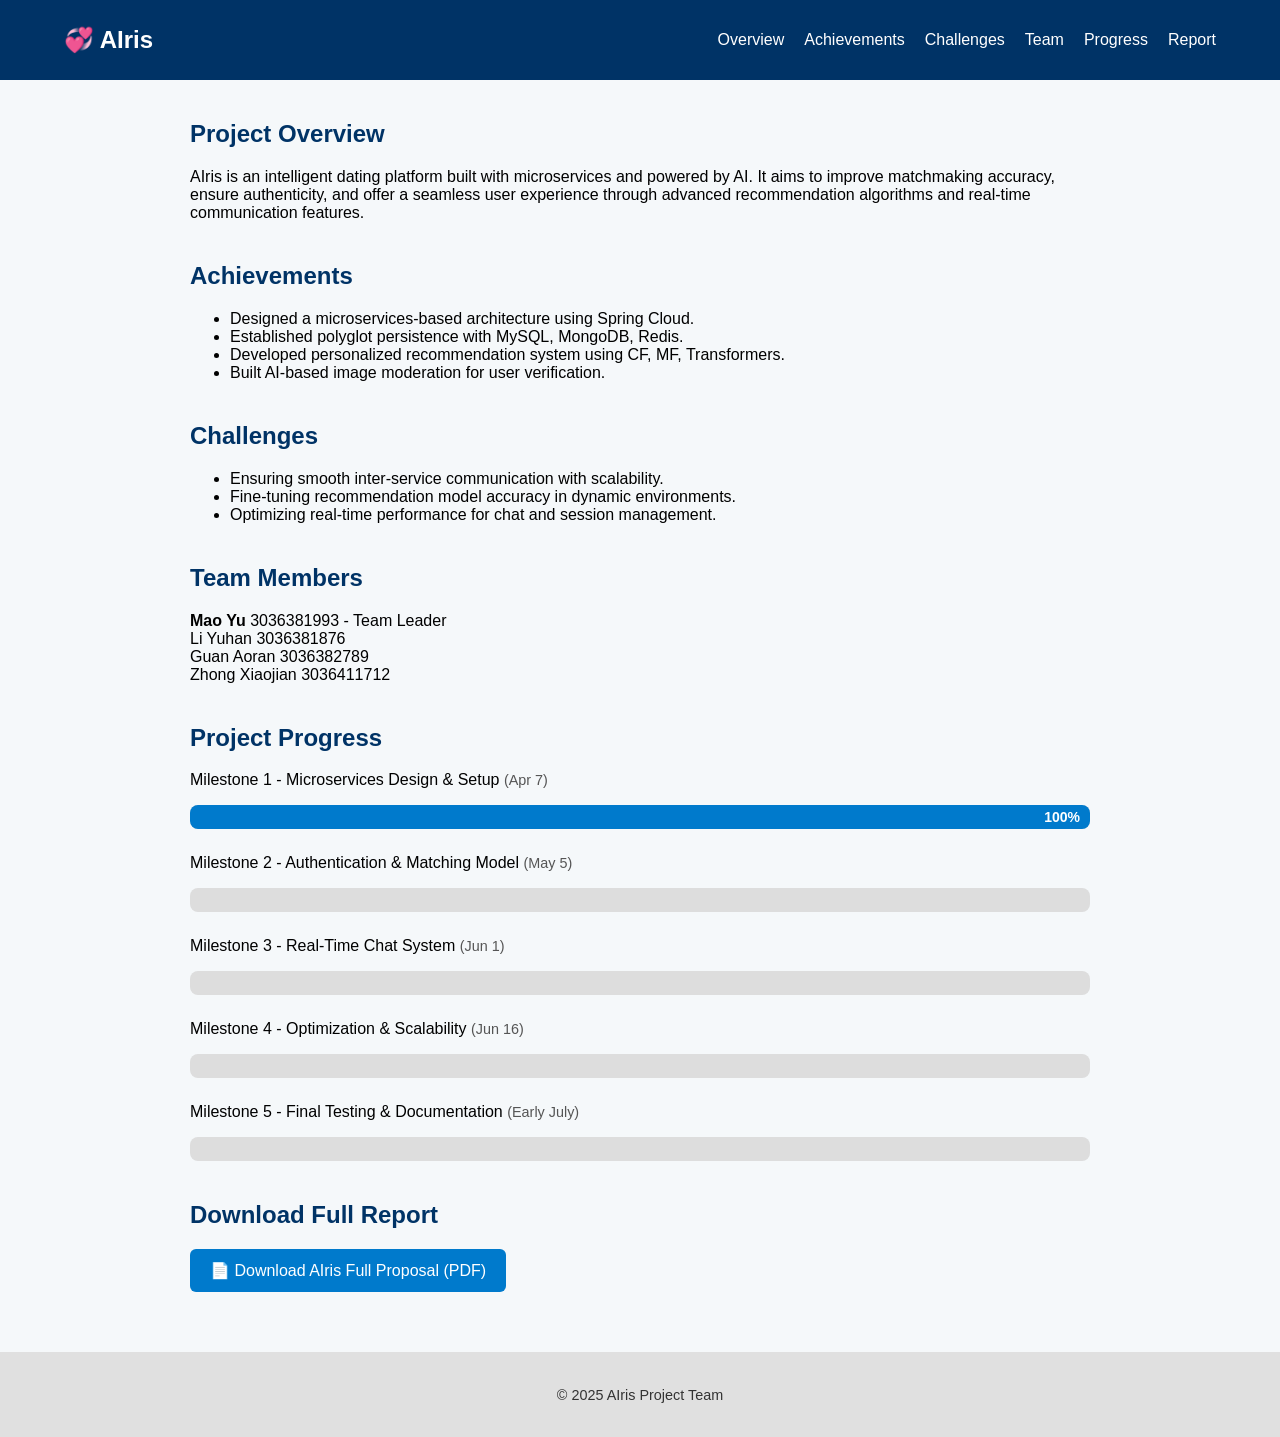
==== index.html @ ee590b6c "Initial commit" ====
<!DOCTYPE html>
<html lang="en">
<head>
  <meta charset="UTF-8" />
  <meta name="viewport" content="width=device-width, initial-scale=1.0"/>
  <title>AIris Project Progress</title>
  <link rel="stylesheet" href="style.css" />
  <script defer src="script.js"></script>
</head>
<body>
  <header>
    <nav>
        <div class="logo">💞 AIris</div>
      <ul>
        <li><a href="#overview">Overview</a></li>
        <li><a href="#achievements">Achievements</a></li>
        <li><a href="#challenges">Challenges</a></li>
        <li><a href="#team">Team</a></li>
        <li><a href="#progress">Progress</a></li>
        <li><a href="#report">Report</a></li>
      </ul>
    </nav>
  </header>

  <main class="container">
    <section id="overview">
      <h2>Project Overview</h2>
      <p>AIris is an intelligent dating platform built with microservices and powered by AI. It aims to improve matchmaking accuracy, ensure authenticity, and offer a seamless user experience through advanced recommendation algorithms and real-time communication features.</p>
    </section>

    <section id="achievements">
      <h2>Achievements</h2>
      <ul>
        <li>Designed a microservices-based architecture using Spring Cloud.</li>
        <li>Established polyglot persistence with MySQL, MongoDB, Redis.</li>
        <li>Developed personalized recommendation system using CF, MF, Transformers.</li>
        <li>Built AI-based image moderation for user verification.</li>
      </ul>
    </section>

    <section id="challenges">
      <h2>Challenges</h2>
      <ul>
        <li>Ensuring smooth inter-service communication with scalability.</li>
        <li>Fine-tuning recommendation model accuracy in dynamic environments.</li>
        <li>Optimizing real-time performance for chat and session management.</li>
      </ul>
    </section>

    <section id="team">
      <h2>Team Members</h2>
      <ul class="team">
        <li><strong>Mao Yu </strong>3036381993 - Team Leader</li>
        <li>Li Yuhan 3036381876</li>
        <li>Guan Aoran 3036382789</li>
        <li>Zhong Xiaojian 3036411712</li>
      </ul>
    </section>

    <section id="progress">
      <h2>Project Progress</h2>

      <div class="milestone">
        <p>Milestone 1 - Microservices Design & Setup <span class="time"> (Apr 7)</span></p>
        <div class="progress-bar"><div data-percentage="100"><span></span></div></div>
      </div>
      <div class="milestone">
        <p>Milestone 2 - Authentication & Matching Model <span class="time">(May 5)</span></p>
        <div class="progress-bar"><div data-percentage="0"><span></span></div></div>
      </div>
      <div class="milestone">
        <p>Milestone 3 - Real-Time Chat System <span class="time">(Jun 1)</span></p>
        <div class="progress-bar"><div data-percentage="0"><span></span></div></div>
      </div>
      <div class="milestone">
        <p>Milestone 4 - Optimization & Scalability <span class="time">(Jun 16)</span></p>
        <div class="progress-bar"><div data-percentage="0"><span></span></div></div>
      </div>
      <div class="milestone">
        <p>Milestone 5 - Final Testing & Documentation <span class="time">(Early July)</span></p>
        <div class="progress-bar"><div data-percentage="0"><span></span></div></div>
      </div>
    </section>

    <section id="report">
        <h2>Download Full Report</h2>
        <a class="download-btn" href="report.pdf" download>📄 Download AIris Full Proposal (PDF)</a>
      </section>
    </main>
  
    <footer>
      <p>© 2025 AIris Project Team</p>
    </footer>
  </body>
  </html>
---- style.css ----
/* 保持已有样式 */
body {
    font-family: 'Segoe UI', sans-serif;
    background-color: #f5f8fa;
    margin: 0;
  }
  
  header {
    background-color: #003366;
    color: white;
    padding: 15px 0;
  }
  
  nav {
    display: flex;
    justify-content: space-between;
    align-items: center;
    width: 90%;
    margin: auto;
  }
  
  nav .logo {
    font-size: 1.5em;
    font-weight: bold;
  }
  
  nav ul {
    list-style: none;
    display: flex;
    gap: 20px;
  }
  
  nav ul li a {
    color: white;
    text-decoration: none;
    font-weight: 500;
  }
  
  nav ul li a:hover {
    text-decoration: underline;
  }
  
  .container {
    max-width: 900px;
    margin: auto;
    padding: 20px;
  }
  
  section {
    margin-bottom: 40px;
  }
  
  h2 {
    color: #003366;
  }
  
  ul.team {
    list-style: none;
    padding: 0;
  }
  
  .milestone .time {
    color: #555;
    font-size: 0.9em;
    font-weight: normal;
  }
  
  .progress-bar {
    background-color: #ddd;
    border-radius: 8px;
    overflow: hidden;
    margin: 8px 0 25px;
    height: 24px;
    position: relative;
  }
  
  .progress-bar div {
    background-color: #007acc;
    height: 100%;
    width: 0%;
    transition: width 1.2s ease-in-out;
    position: relative;
  }
  
  .progress-bar div span {
    position: absolute;
    right: 10px;
    color: white;
    font-weight: bold;
    line-height: 24px;
    font-size: 14px;
  }
  
  .download-btn {
    display: inline-block;
    background-color: #007acc;
    color: white;
    padding: 12px 20px;
    text-decoration: none;
    border-radius: 6px;
  }
  
  .download-btn:hover {
    background-color: #005f99;
  }
  
  footer {
    text-align: center;
    padding: 20px;
    background-color: #e0e0e0;
    font-size: 0.9em;
    color: #333;
  }
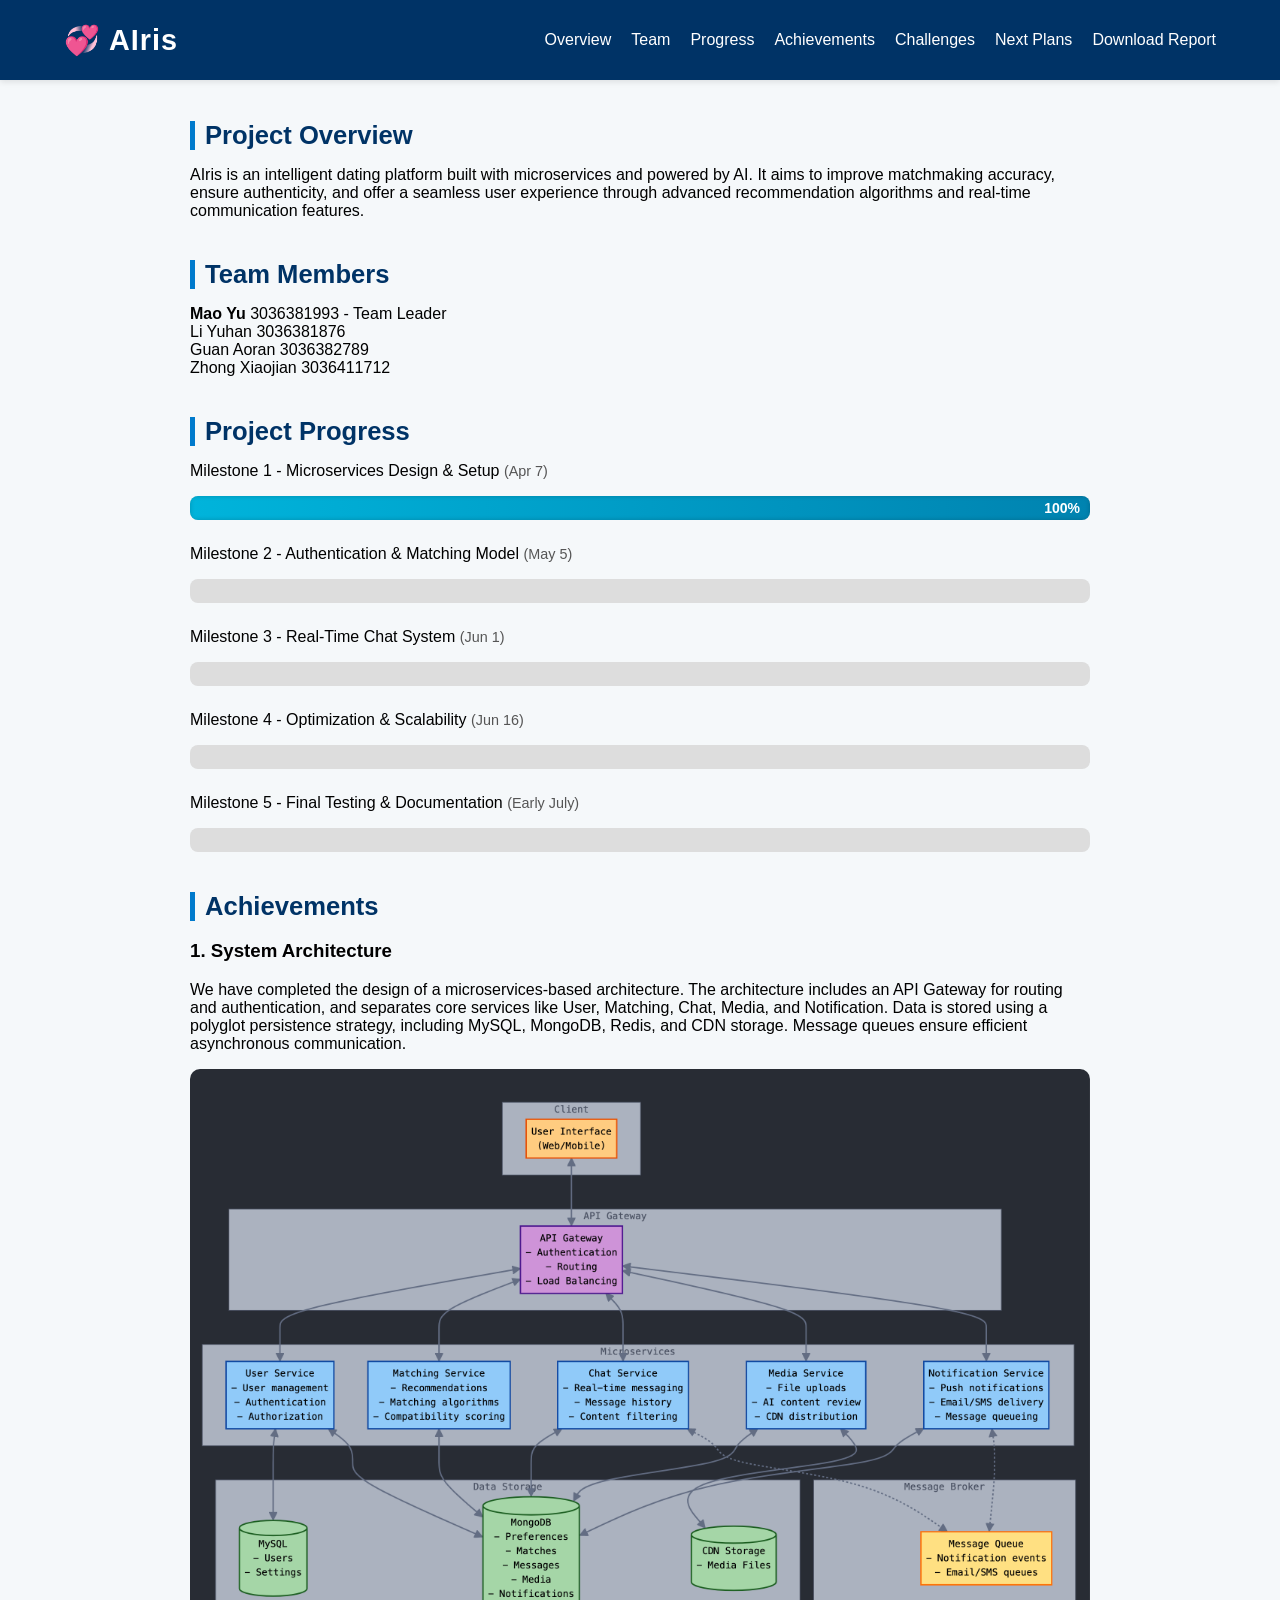
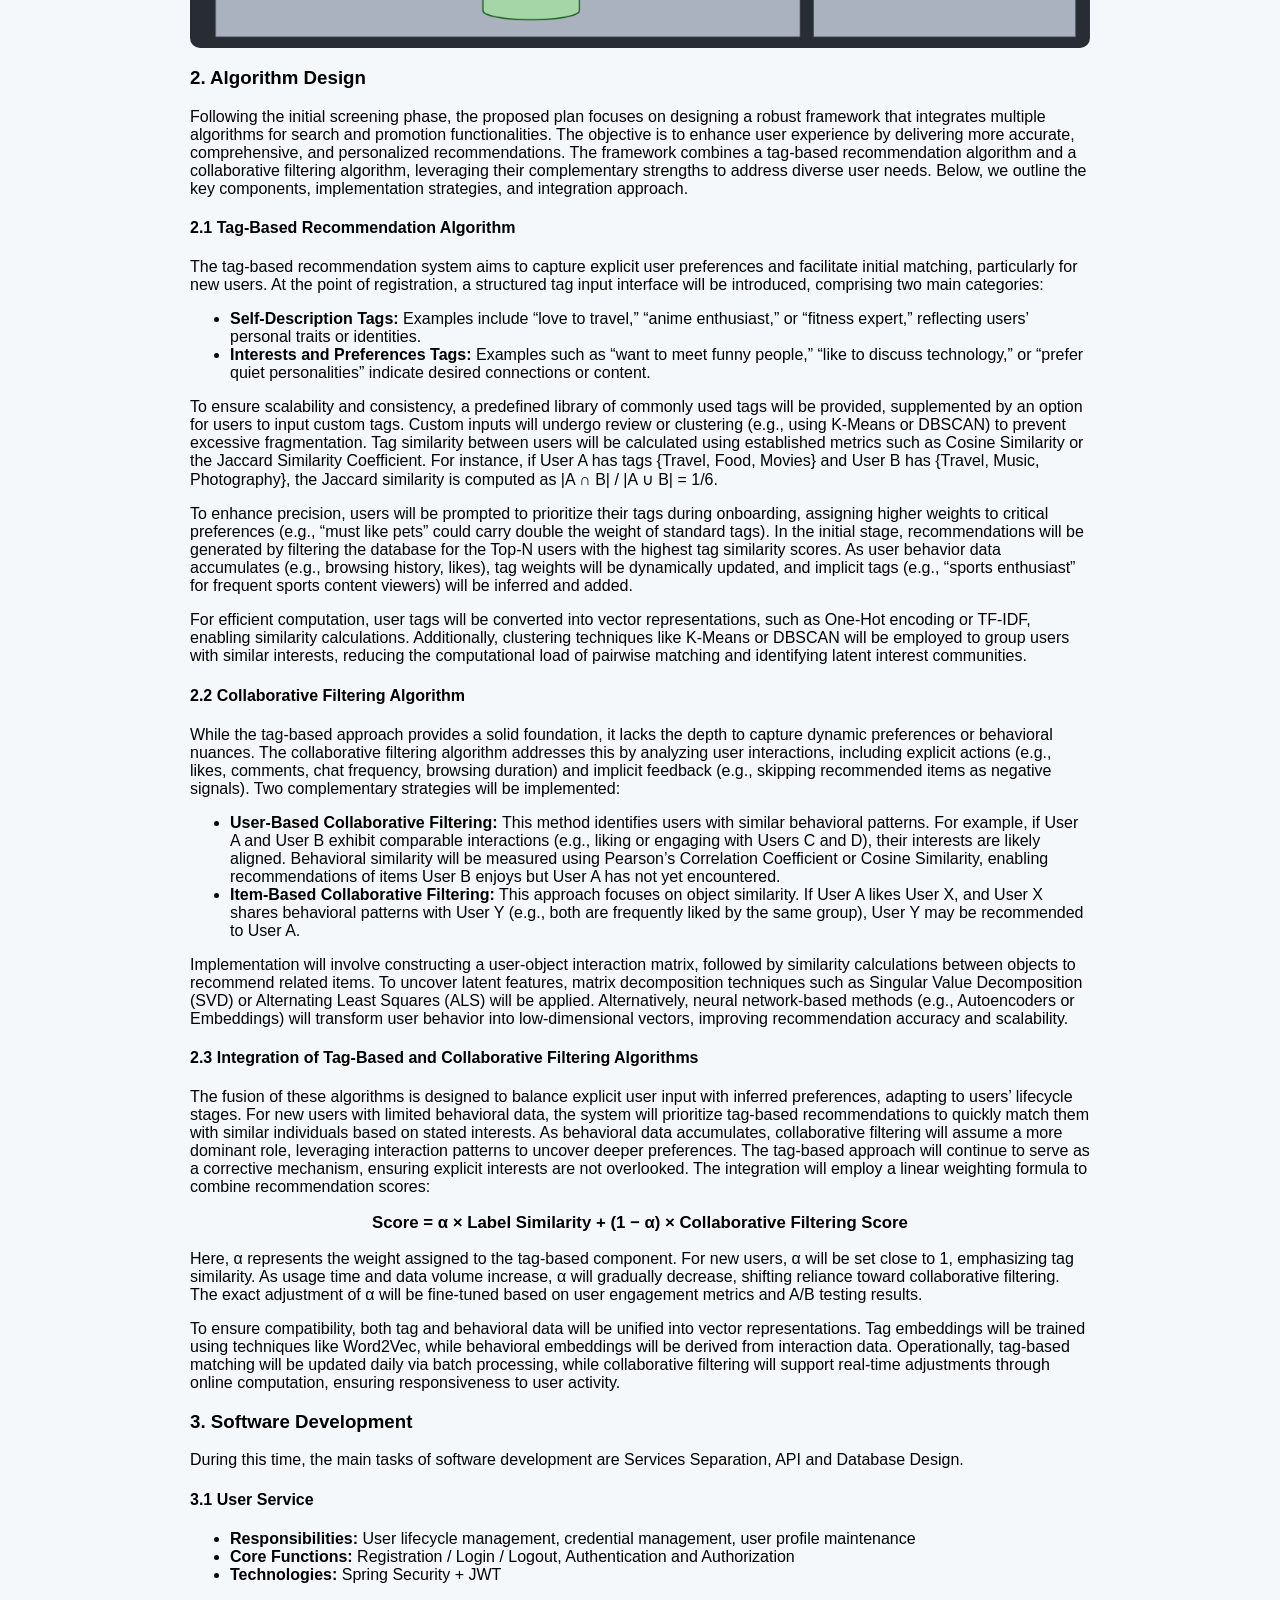
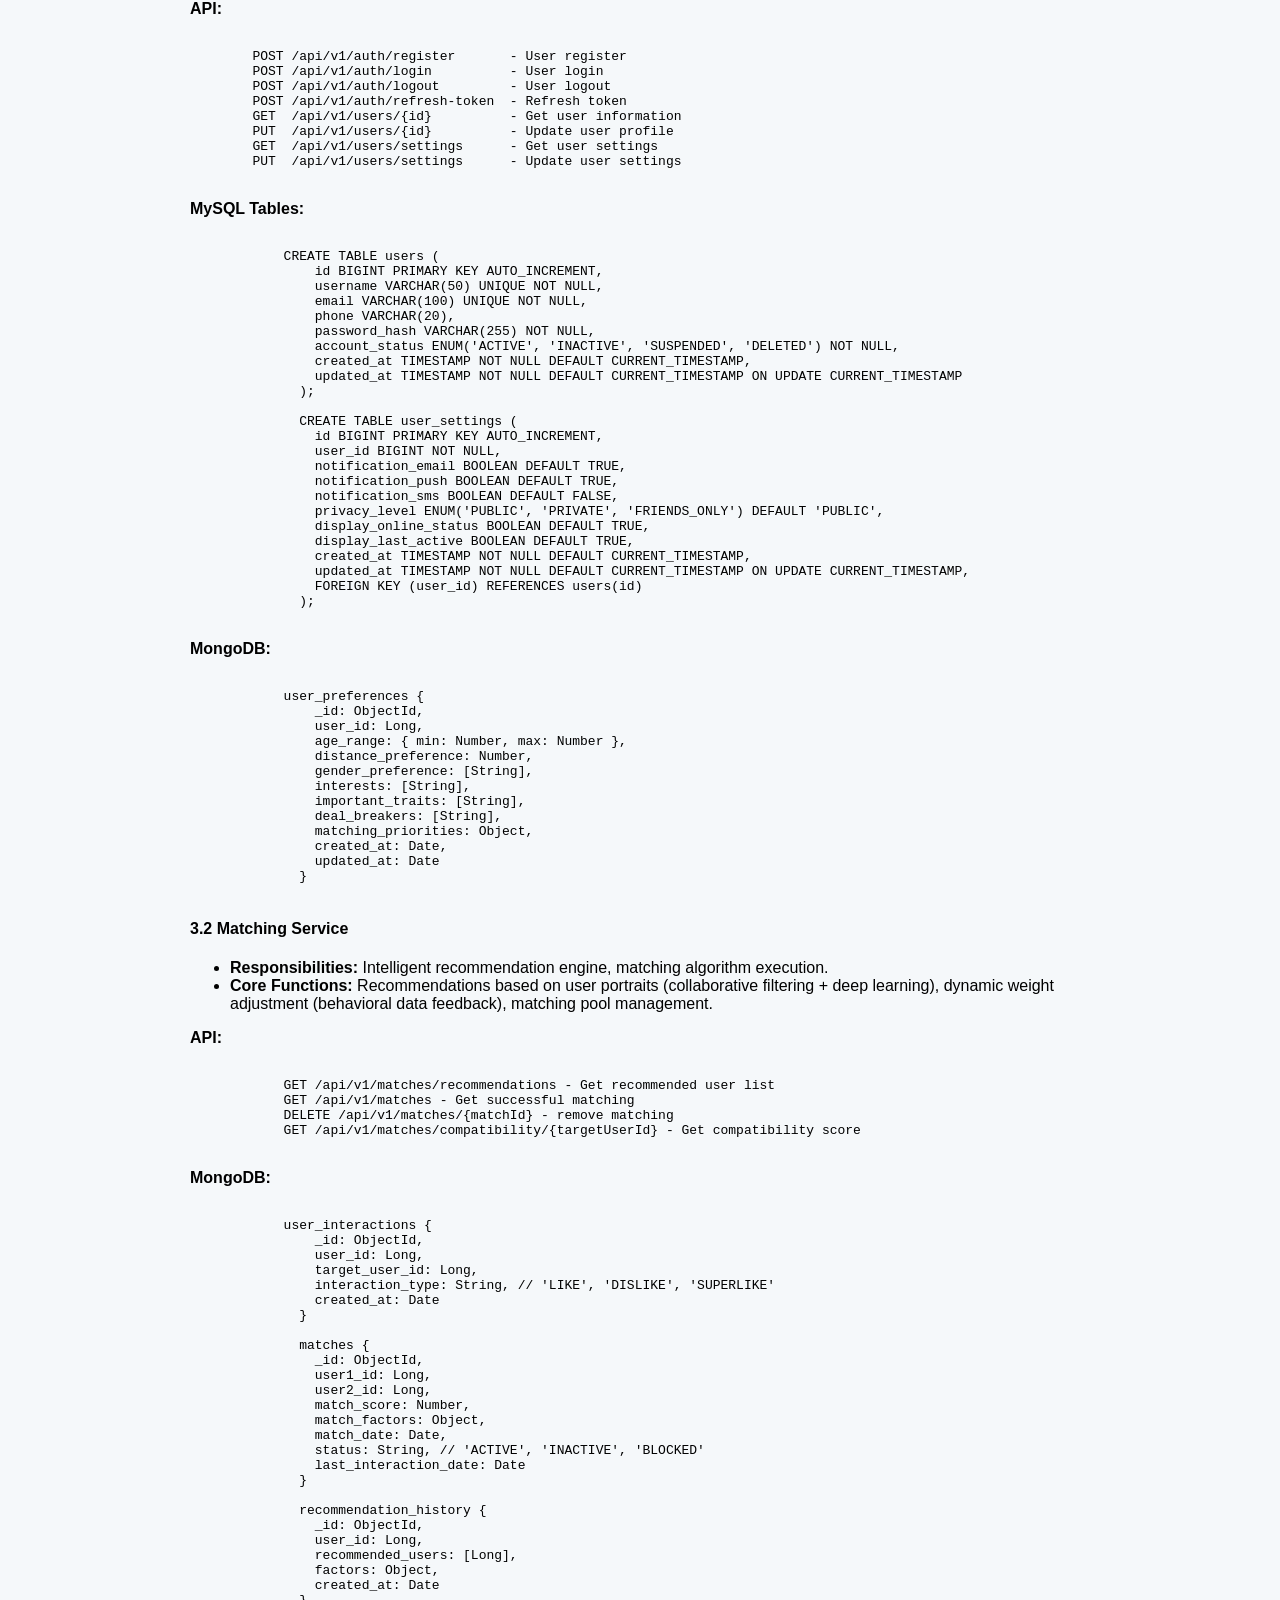
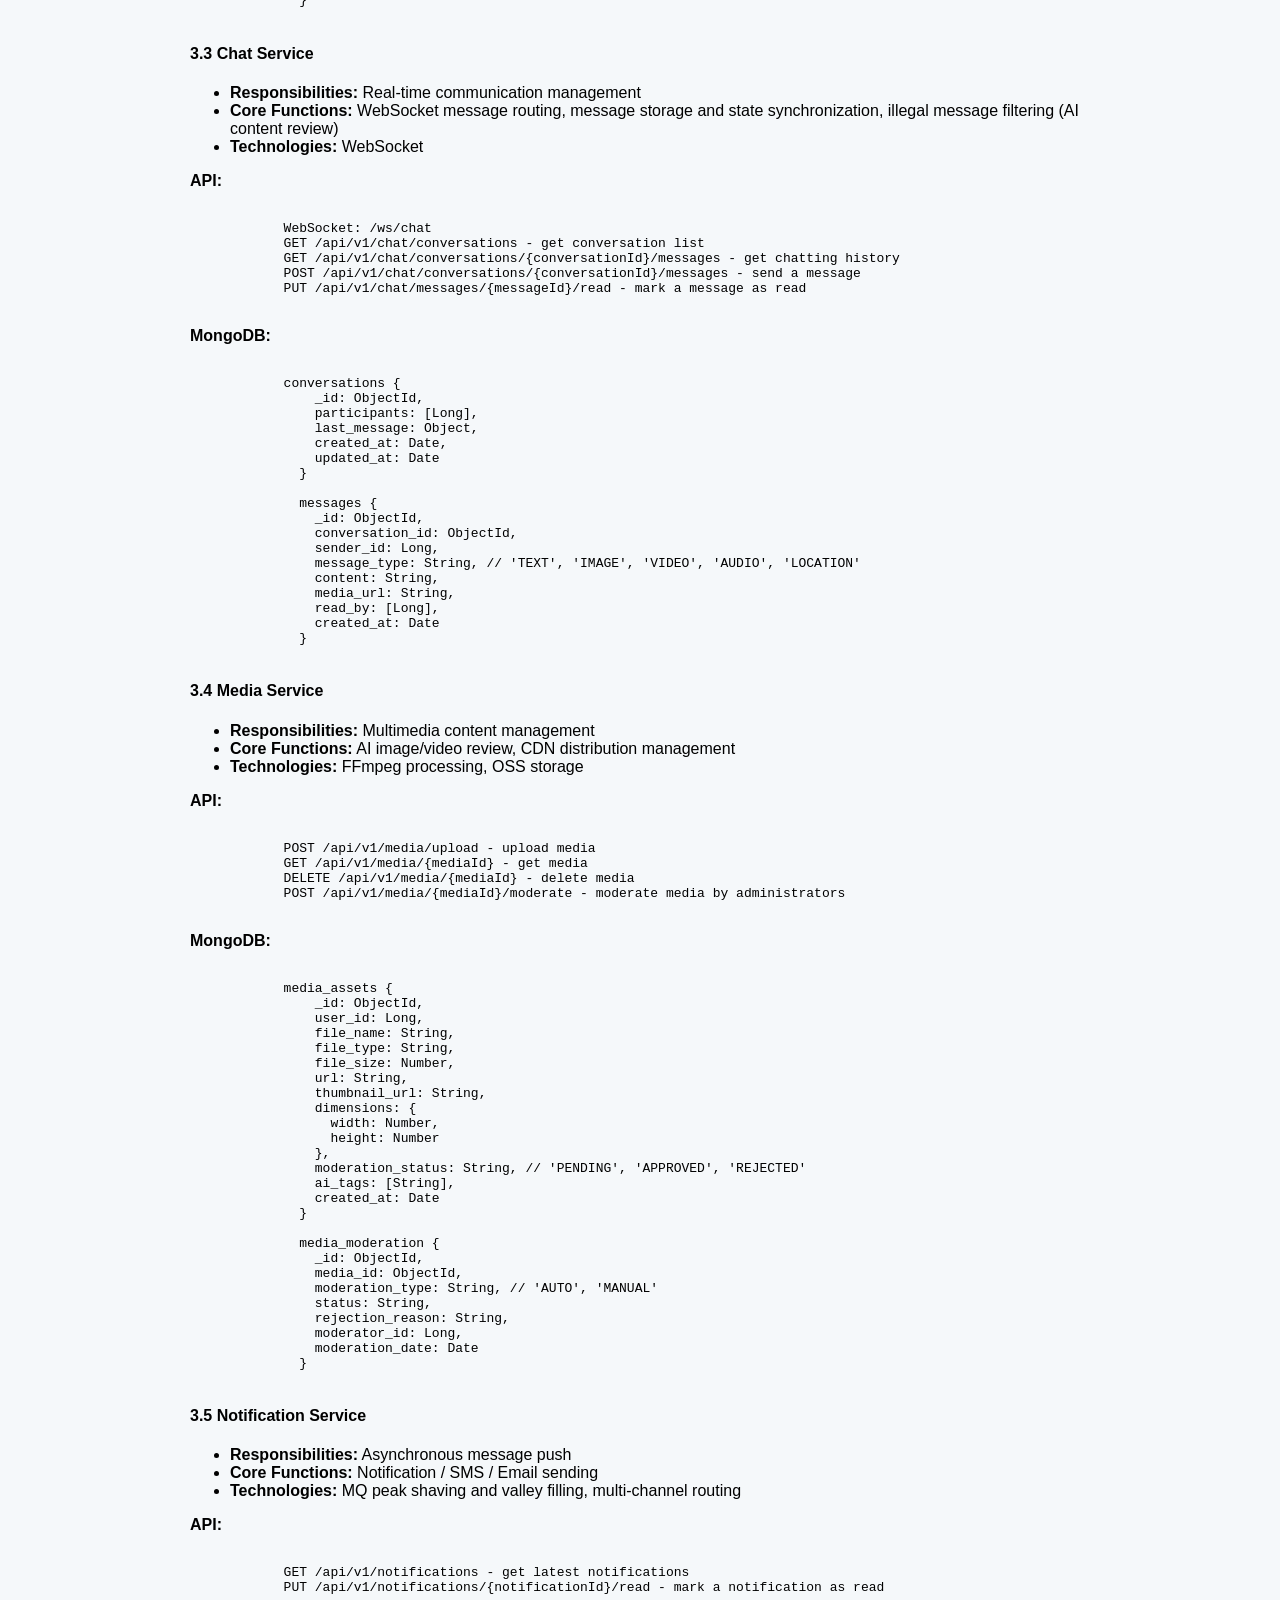
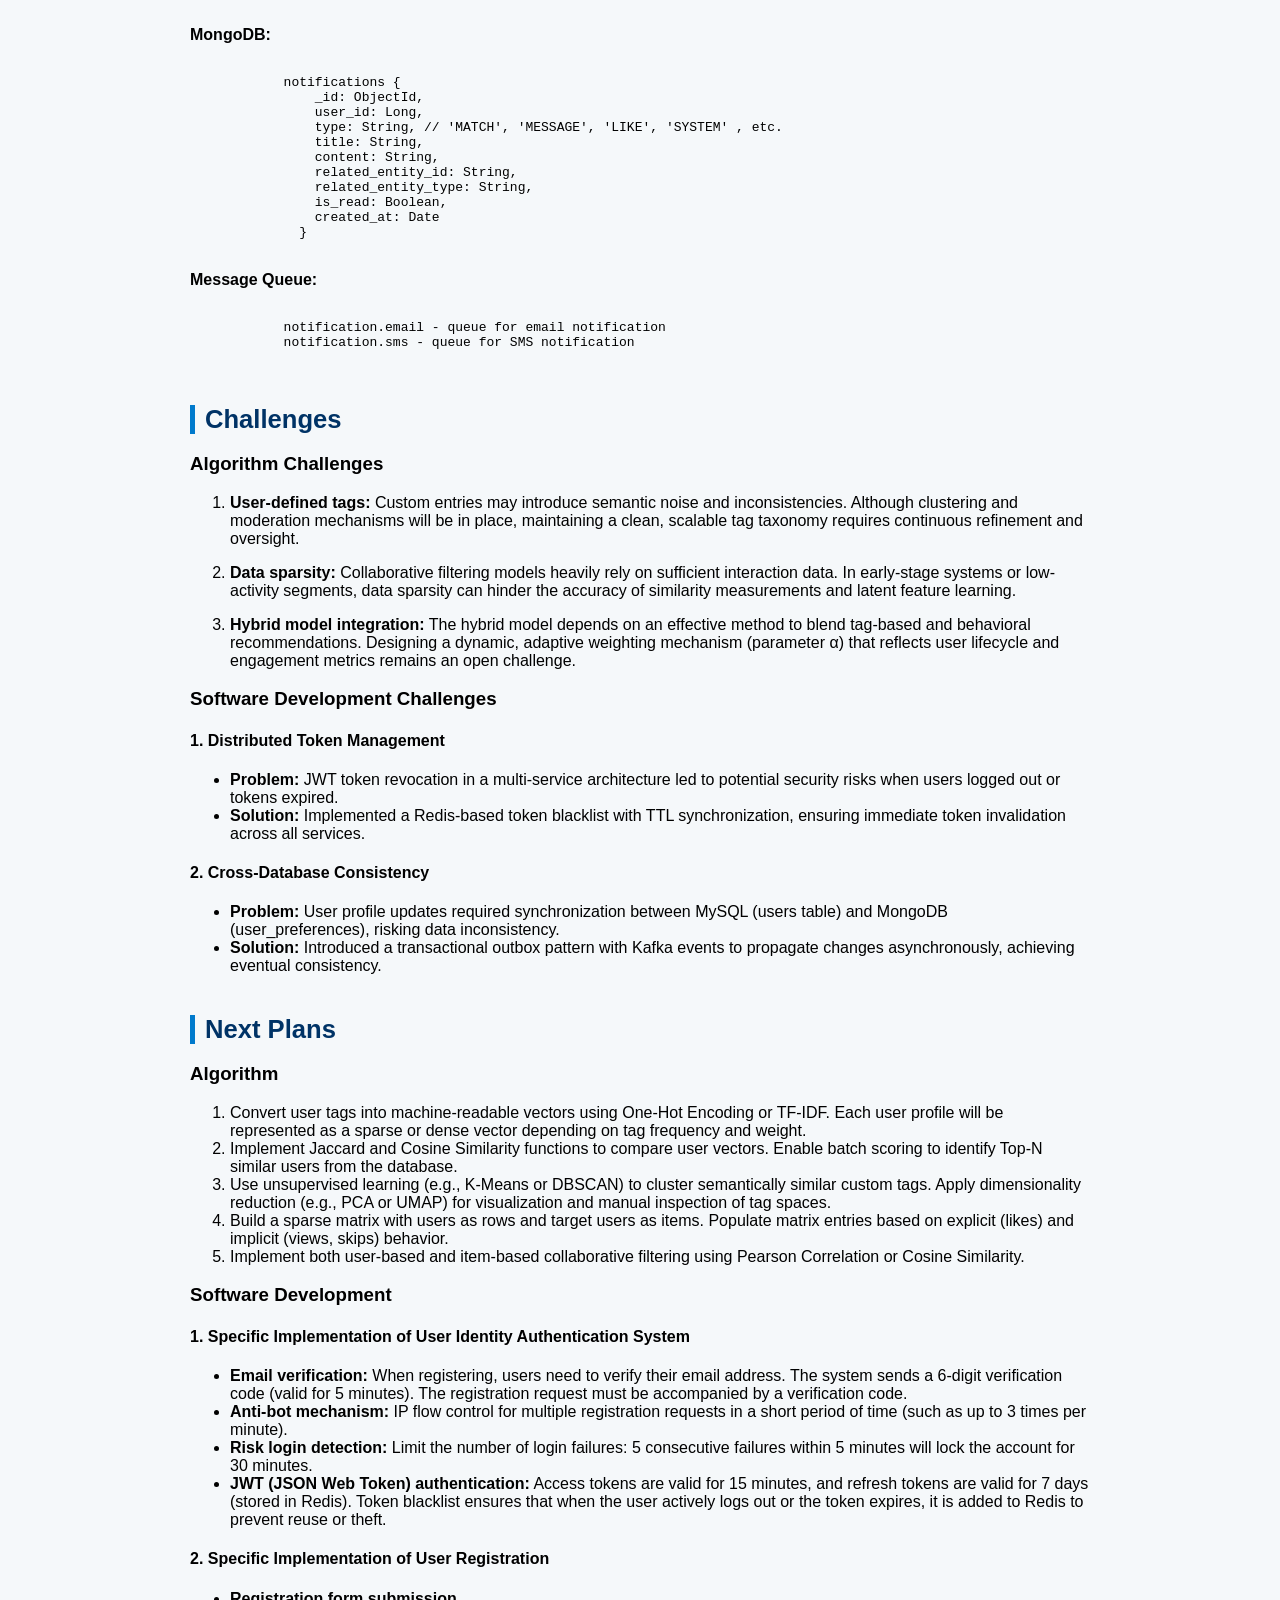
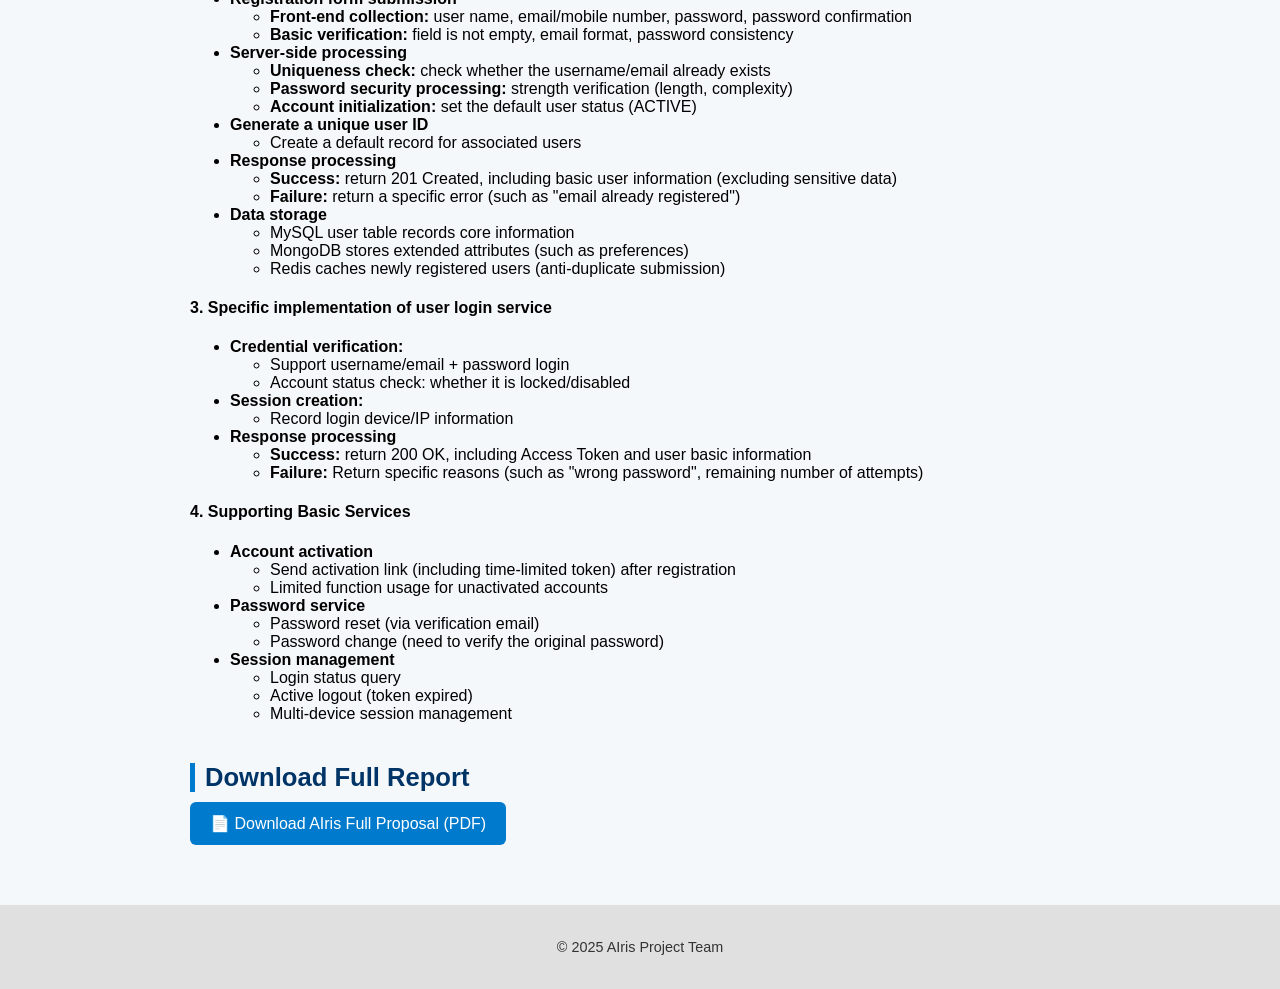
==== commit eb0b0195: "v1 v1" ====
--- a/index.html
+++ b/index.html
@@ -13,11 +13,12 @@
         <div class="logo">💞 AIris</div>
       <ul>
         <li><a href="#overview">Overview</a></li>
+        <li><a href="#team">Team</a></li>
+        <li><a href="#progress">Progress</a></li>
         <li><a href="#achievements">Achievements</a></li>
         <li><a href="#challenges">Challenges</a></li>
-        <li><a href="#team">Team</a></li>
-        <li><a href="#progress">Progress</a></li>
-        <li><a href="#report">Report</a></li>
+        <li><a href="#next-plan">Next Plans</a></li>
+        <li><a href="#report"> Download Report</a></li>
       </ul>
     </nav>
   </header>
@@ -28,59 +29,465 @@
       <p>AIris is an intelligent dating platform built with microservices and powered by AI. It aims to improve matchmaking accuracy, ensure authenticity, and offer a seamless user experience through advanced recommendation algorithms and real-time communication features.</p>
     </section>
 
+    <section id="team">
+        <h2>Team Members</h2>
+        <ul class="team">
+          <li><strong>Mao Yu </strong>3036381993 - Team Leader</li>
+          <li>Li Yuhan 3036381876</li>
+          <li>Guan Aoran 3036382789</li>
+          <li>Zhong Xiaojian 3036411712</li>
+        </ul>
+      </section>
+
+    <section id="progress">
+        <h2>Project Progress</h2>
+  
+        <div class="milestone">
+          <p>Milestone 1 - Microservices Design & Setup <span class="time"> (Apr 7)</span></p>
+          <div class="progress-bar"><div data-percentage="100"><span></span></div></div>
+        </div>
+        <div class="milestone">
+          <p>Milestone 2 - Authentication & Matching Model <span class="time">(May 5)</span></p>
+          <div class="progress-bar"><div data-percentage="0"><span></span></div></div>
+        </div>
+        <div class="milestone">
+          <p>Milestone 3 - Real-Time Chat System <span class="time">(Jun 1)</span></p>
+          <div class="progress-bar"><div data-percentage="0"><span></span></div></div>
+        </div>
+        <div class="milestone">
+          <p>Milestone 4 - Optimization & Scalability <span class="time">(Jun 16)</span></p>
+          <div class="progress-bar"><div data-percentage="0"><span></span></div></div>
+        </div>
+        <div class="milestone">
+          <p>Milestone 5 - Final Testing & Documentation <span class="time">(Early July)</span></p>
+          <div class="progress-bar"><div data-percentage="0"><span></span></div></div>
+        </div>
+      </section>
+
     <section id="achievements">
-      <h2>Achievements</h2>
-      <ul>
-        <li>Designed a microservices-based architecture using Spring Cloud.</li>
-        <li>Established polyglot persistence with MySQL, MongoDB, Redis.</li>
-        <li>Developed personalized recommendation system using CF, MF, Transformers.</li>
-        <li>Built AI-based image moderation for user verification.</li>
-      </ul>
-    </section>
-
-    <section id="challenges">
-      <h2>Challenges</h2>
-      <ul>
-        <li>Ensuring smooth inter-service communication with scalability.</li>
-        <li>Fine-tuning recommendation model accuracy in dynamic environments.</li>
-        <li>Optimizing real-time performance for chat and session management.</li>
-      </ul>
-    </section>
-
-    <section id="team">
-      <h2>Team Members</h2>
-      <ul class="team">
-        <li><strong>Mao Yu </strong>3036381993 - Team Leader</li>
-        <li>Li Yuhan 3036381876</li>
-        <li>Guan Aoran 3036382789</li>
-        <li>Zhong Xiaojian 3036411712</li>
-      </ul>
-    </section>
-
-    <section id="progress">
-      <h2>Project Progress</h2>
-
-      <div class="milestone">
-        <p>Milestone 1 - Microservices Design & Setup <span class="time"> (Apr 7)</span></p>
-        <div class="progress-bar"><div data-percentage="100"><span></span></div></div>
-      </div>
-      <div class="milestone">
-        <p>Milestone 2 - Authentication & Matching Model <span class="time">(May 5)</span></p>
-        <div class="progress-bar"><div data-percentage="0"><span></span></div></div>
-      </div>
-      <div class="milestone">
-        <p>Milestone 3 - Real-Time Chat System <span class="time">(Jun 1)</span></p>
-        <div class="progress-bar"><div data-percentage="0"><span></span></div></div>
-      </div>
-      <div class="milestone">
-        <p>Milestone 4 - Optimization & Scalability <span class="time">(Jun 16)</span></p>
-        <div class="progress-bar"><div data-percentage="0"><span></span></div></div>
-      </div>
-      <div class="milestone">
-        <p>Milestone 5 - Final Testing & Documentation <span class="time">(Early July)</span></p>
-        <div class="progress-bar"><div data-percentage="0"><span></span></div></div>
-      </div>
-    </section>
+        <h2>Achievements</h2>
+      
+        <h3>1. System Architecture</h3>
+        <p>We have completed the design of a microservices-based architecture. The architecture includes an API Gateway for routing and authentication, and separates core services like User, Matching, Chat, Media, and Notification. Data is stored using a polyglot persistence strategy, including MySQL, MongoDB, Redis, and CDN storage. Message queues ensure efficient asynchronous communication.</p>
+      
+        <div class="diagram">
+            <img src="architecture.png" alt="System Architecture Diagram"
+                 style="max-width: 100%; height: auto; display: block; margin: 0 auto; border-radius: 10px;" />
+        </div>
+      
+        <h3>2. Algorithm Design</h3>
+        <p>Following the initial screening phase, the proposed plan focuses on designing a robust framework that integrates multiple algorithms for search and promotion functionalities. The objective is to enhance user experience by delivering more accurate, comprehensive, and personalized recommendations. The framework combines a tag-based recommendation algorithm and a collaborative filtering algorithm, leveraging their complementary strengths to address diverse user needs. Below, we outline the key components, implementation strategies, and integration approach.</p>
+
+        <h4>2.1 Tag-Based Recommendation Algorithm</h4>
+        <p>The tag-based recommendation system aims to capture explicit user preferences and facilitate initial matching, particularly for new users. At the point of registration, a structured tag input interface will be introduced, comprising two main categories:</p>
+        <ul>
+        <li>
+            <strong>Self-Description Tags:</strong> Examples include “love to travel,” “anime enthusiast,” or “fitness expert,” reflecting users’ personal traits or identities.
+        </li>
+        <li>
+            <strong>Interests and Preferences Tags:</strong> Examples such as “want to meet funny people,” “like to discuss technology,” or “prefer quiet personalities” indicate desired connections or content.
+        </li>
+        </ul>
+        <p>To ensure scalability and consistency, a predefined library of commonly used tags will be provided, supplemented by an option for users to input custom tags. Custom inputs will undergo review or clustering (e.g., using K-Means or DBSCAN) to prevent excessive fragmentation. Tag similarity between users will be calculated using established metrics such as Cosine Similarity or the Jaccard Similarity Coefficient. For instance, if User A has tags {Travel, Food, Movies} and User B has {Travel, Music, Photography}, the Jaccard similarity is computed as |A ∩ B| / |A ∪ B| = 1/6.</p>
+        <p>To enhance precision, users will be prompted to prioritize their tags during onboarding, assigning higher weights to critical preferences (e.g., “must like pets” could carry double the weight of standard tags). In the initial stage, recommendations will be generated by filtering the database for the Top-N users with the highest tag similarity scores. As user behavior data accumulates (e.g., browsing history, likes), tag weights will be dynamically updated, and implicit tags (e.g., “sports enthusiast” for frequent sports content viewers) will be inferred and added.</p>
+        <p>For efficient computation, user tags will be converted into vector representations, such as One-Hot encoding or TF-IDF, enabling similarity calculations. Additionally, clustering techniques like K-Means or DBSCAN will be employed to group users with similar interests, reducing the computational load of pairwise matching and identifying latent interest communities.</p>
+        
+
+        <h4>2.2 Collaborative Filtering Algorithm</h4>
+        <p>While the tag-based approach provides a solid foundation, it lacks the depth to capture dynamic preferences or behavioral nuances. The collaborative filtering algorithm addresses this by analyzing user interactions, including explicit actions (e.g., likes, comments, chat frequency, browsing duration) and implicit feedback (e.g., skipping recommended items as negative signals). Two complementary strategies will be implemented:</p>
+        <ul>
+        <li>
+            <strong>User-Based Collaborative Filtering: </strong> This method identifies users with similar behavioral patterns. For example, if User A and User B exhibit comparable interactions (e.g., liking or engaging with Users C and D), their interests are likely aligned. Behavioral similarity will be measured using Pearson’s Correlation Coefficient or Cosine Similarity, enabling recommendations of items User B enjoys but User A has not yet encountered.
+        </li>
+        <li>
+            <strong>Item-Based Collaborative Filtering:</strong> This approach focuses on object similarity. If User A likes User X, and User X shares behavioral patterns with User Y (e.g., both are frequently liked by the same group), User Y may be recommended to User A.
+        </li>
+        </ul>
+        <p>Implementation will involve constructing a user-object interaction matrix, followed by similarity calculations between objects to recommend related items. To uncover latent features, matrix decomposition techniques such as Singular Value Decomposition (SVD) or Alternating Least Squares (ALS) will be applied. Alternatively, neural network-based methods (e.g., Autoencoders or Embeddings) will transform user behavior into low-dimensional vectors, improving recommendation accuracy and scalability. </p>
+        
+        <h4>2.3 Integration of Tag-Based and Collaborative Filtering Algorithms</h4>
+        <p>The fusion of these algorithms is designed to balance explicit user input with inferred preferences, adapting to users’ lifecycle stages. For new users with limited behavioral data, the system will prioritize tag-based recommendations to quickly match them with similar individuals based on stated interests. As behavioral data accumulates, collaborative filtering will assume a more dominant role, leveraging interaction patterns to uncover deeper preferences. The tag-based approach will continue to serve as a corrective mechanism, ensuring explicit interests are not overlooked. The integration will employ a linear weighting formula to combine recommendation scores:</p>
+        <p style="text-align: center; font-weight: bold; font-size: 1.05em;">
+            Score = α × Label Similarity + (1 − α) × Collaborative Filtering Score
+        </p> 
+        <p>Here, α represents the weight assigned to the tag-based component. For new users, α will be set close to 1, emphasizing tag similarity. As usage time and data volume increase, α will gradually decrease, shifting reliance toward collaborative filtering. The exact adjustment of α will be fine-tuned based on user engagement metrics and A/B testing results.</p>
+        <p>To ensure compatibility, both tag and behavioral data will be unified into vector representations. Tag embeddings will be trained using techniques like Word2Vec, while behavioral embeddings will be derived from interaction data. Operationally, tag-based matching will be updated daily via batch processing, while collaborative filtering will support real-time adjustments through online computation, ensuring responsiveness to user activity.</p>
+        
+
+
+      
+        <h3>3. Software Development</h3>
+        <p>During this time, the main tasks of software development are Services Separation, API and Database Design.</p>
+        <h4>3.1 User Service</h4>
+        <ul>
+            <li><strong>Responsibilities:</strong> User lifecycle management, credential management, user profile maintenance</li>
+            <li><strong>Core Functions:</strong> Registration / Login / Logout, Authentication and Authorization</li>
+            <li><strong>Technologies:</strong> Spring Security + JWT</li>
+        </ul>
+
+        <p><strong>API:</strong></p>
+        <pre><code>
+        POST /api/v1/auth/register       - User register
+        POST /api/v1/auth/login          - User login
+        POST /api/v1/auth/logout         - User logout
+        POST /api/v1/auth/refresh-token  - Refresh token
+        GET  /api/v1/users/{id}          - Get user information
+        PUT  /api/v1/users/{id}          - Update user profile
+        GET  /api/v1/users/settings      - Get user settings
+        PUT  /api/v1/users/settings      - Update user settings
+        </code></pre>
+
+        <p><strong>MySQL Tables:</strong></p>
+        <pre><code>
+            CREATE TABLE users (
+                id BIGINT PRIMARY KEY AUTO_INCREMENT,
+                username VARCHAR(50) UNIQUE NOT NULL,
+                email VARCHAR(100) UNIQUE NOT NULL,
+                phone VARCHAR(20),
+                password_hash VARCHAR(255) NOT NULL,
+                account_status ENUM('ACTIVE', 'INACTIVE', 'SUSPENDED', 'DELETED') NOT NULL,
+                created_at TIMESTAMP NOT NULL DEFAULT CURRENT_TIMESTAMP,
+                updated_at TIMESTAMP NOT NULL DEFAULT CURRENT_TIMESTAMP ON UPDATE CURRENT_TIMESTAMP
+              );
+              
+              CREATE TABLE user_settings (
+                id BIGINT PRIMARY KEY AUTO_INCREMENT,
+                user_id BIGINT NOT NULL,
+                notification_email BOOLEAN DEFAULT TRUE,
+                notification_push BOOLEAN DEFAULT TRUE,
+                notification_sms BOOLEAN DEFAULT FALSE,
+                privacy_level ENUM('PUBLIC', 'PRIVATE', 'FRIENDS_ONLY') DEFAULT 'PUBLIC',
+                display_online_status BOOLEAN DEFAULT TRUE,
+                display_last_active BOOLEAN DEFAULT TRUE,
+                created_at TIMESTAMP NOT NULL DEFAULT CURRENT_TIMESTAMP,
+                updated_at TIMESTAMP NOT NULL DEFAULT CURRENT_TIMESTAMP ON UPDATE CURRENT_TIMESTAMP,
+                FOREIGN KEY (user_id) REFERENCES users(id)
+              );
+        </code></pre>
+        <p><strong>MongoDB:</strong></p>
+        <pre><code>
+            user_preferences {
+                _id: ObjectId,
+                user_id: Long,
+                age_range: { min: Number, max: Number },
+                distance_preference: Number,
+                gender_preference: [String],
+                interests: [String],
+                important_traits: [String],
+                deal_breakers: [String],
+                matching_priorities: Object,
+                created_at: Date,
+                updated_at: Date
+              }              
+        </code></pre>
+
+        <h4>3.2 Matching Service</h4>
+        <ul>
+            <li><strong>Responsibilities:</strong> Intelligent recommendation engine, matching algorithm execution.</li>
+            <li><strong>Core Functions:</strong> Recommendations based on user portraits (collaborative filtering + deep learning), dynamic weight adjustment (behavioral data feedback), matching pool management.</li>
+        </ul>
+        <p><strong>API:</strong></p>
+        <pre><code>
+            GET /api/v1/matches/recommendations - Get recommended user list
+            GET /api/v1/matches - Get successful matching
+            DELETE /api/v1/matches/{matchId} - remove matching
+            GET /api/v1/matches/compatibility/{targetUserId} - Get compatibility score            
+        </code></pre>
+        <p><strong>MongoDB:</strong></p>
+        <pre><code>
+            user_interactions {
+                _id: ObjectId,
+                user_id: Long,
+                target_user_id: Long,
+                interaction_type: String, // 'LIKE', 'DISLIKE', 'SUPERLIKE'
+                created_at: Date
+              }
+              
+              matches {
+                _id: ObjectId,
+                user1_id: Long,
+                user2_id: Long,
+                match_score: Number,
+                match_factors: Object,
+                match_date: Date,
+                status: String, // 'ACTIVE', 'INACTIVE', 'BLOCKED'
+                last_interaction_date: Date
+              }
+              
+              recommendation_history {
+                _id: ObjectId,
+                user_id: Long,
+                recommended_users: [Long],
+                factors: Object,
+                created_at: Date
+              }                         
+        </code></pre>
+      
+        <h4>3.3 Chat Service</h4>
+        <ul>
+            <li><strong>Responsibilities:</strong> Real-time communication management</li>
+            <li><strong>Core Functions:</strong> WebSocket message routing, message storage and state synchronization, illegal message filtering (AI content review)</li>
+            <li><strong>Technologies:</strong> WebSocket</li>
+          </ul>
+        <p><strong>API:</strong></p>
+        <pre><code>
+            WebSocket: /ws/chat
+            GET /api/v1/chat/conversations - get conversation list
+            GET /api/v1/chat/conversations/{conversationId}/messages - get chatting history
+            POST /api/v1/chat/conversations/{conversationId}/messages - send a message
+            PUT /api/v1/chat/messages/{messageId}/read - mark a message as read
+        </code></pre>
+        <p><strong>MongoDB:</strong></p>
+        <pre><code>
+            conversations {
+                _id: ObjectId,
+                participants: [Long],
+                last_message: Object,
+                created_at: Date,
+                updated_at: Date
+              }
+              
+              messages {
+                _id: ObjectId,
+                conversation_id: ObjectId,
+                sender_id: Long,
+                message_type: String, // 'TEXT', 'IMAGE', 'VIDEO', 'AUDIO', 'LOCATION'
+                content: String,
+                media_url: String,
+                read_by: [Long],
+                created_at: Date
+              }                        
+        </code></pre>
+
+        <h4>3.4 Media Service</h4>
+        <ul>
+            <li><strong>Responsibilities:</strong> Multimedia content management</li>
+            <li><strong>Core Functions:</strong> AI image/video review, CDN distribution management</li>
+            <li><strong>Technologies:</strong> FFmpeg processing, OSS storage</li>
+          </ul>
+        <p><strong>API:</strong></p>
+        <pre><code>
+            POST /api/v1/media/upload - upload media
+            GET /api/v1/media/{mediaId} - get media
+            DELETE /api/v1/media/{mediaId} - delete media
+            POST /api/v1/media/{mediaId}/moderate - moderate media by administrators
+        </code></pre>
+        <p><strong>MongoDB:</strong></p>
+        <pre><code>
+            media_assets {
+                _id: ObjectId,
+                user_id: Long,
+                file_name: String,
+                file_type: String,
+                file_size: Number,
+                url: String,
+                thumbnail_url: String,
+                dimensions: {
+                  width: Number,
+                  height: Number
+                },
+                moderation_status: String, // 'PENDING', 'APPROVED', 'REJECTED'
+                ai_tags: [String],
+                created_at: Date
+              }
+              
+              media_moderation {
+                _id: ObjectId,
+                media_id: ObjectId,
+                moderation_type: String, // 'AUTO', 'MANUAL'
+                status: String,
+                rejection_reason: String,
+                moderator_id: Long,
+                moderation_date: Date
+              }                          
+        </code></pre>
+
+        <h4>3.5 Notification Service</h4>
+        <ul>
+            <li><strong>Responsibilities:</strong> Asynchronous message push</li>
+            <li><strong>Core Functions:</strong> Notification / SMS / Email sending</li>
+            <li><strong>Technologies:</strong> MQ peak shaving and valley filling, multi-channel routing</li>
+        </ul>
+        <p><strong>API:</strong></p>
+        <pre><code>
+            GET /api/v1/notifications - get latest notifications
+            PUT /api/v1/notifications/{notificationId}/read - mark a notification as read
+        </code></pre>
+        <p><strong>MongoDB:</strong></p>
+        <pre><code>
+            notifications {
+                _id: ObjectId,
+                user_id: Long,
+                type: String, // 'MATCH', 'MESSAGE', 'LIKE', 'SYSTEM' , etc.
+                title: String,
+                content: String,
+                related_entity_id: String,
+                related_entity_type: String,
+                is_read: Boolean,
+                created_at: Date
+              }              
+        </code></pre>
+        <p><strong>Message Queue:</strong></p>
+        <pre><code>
+            notification.email - queue for email notification
+            notification.sms - queue for SMS notification      
+        </code></pre>
+      </section>
+
+
+
+      <section id="challenges">
+        <h2>Challenges</h2>
+      
+        <h3>Algorithm Challenges</h3>
+        <ol>
+          <li>
+            <p><strong>User-defined tags:</strong> Custom entries may introduce semantic noise and inconsistencies. Although clustering and moderation mechanisms will be in place, maintaining a clean, scalable tag taxonomy requires continuous refinement and oversight.</p>
+          </li>
+          <li>
+            <p><strong>Data sparsity:</strong> Collaborative filtering models heavily rely on sufficient interaction data. In early-stage systems or low-activity segments, data sparsity can hinder the accuracy of similarity measurements and latent feature learning.</p>
+          </li>
+          <li>
+            <p><strong>Hybrid model integration:</strong> The hybrid model depends on an effective method to blend tag-based and behavioral recommendations. Designing a dynamic, adaptive weighting mechanism (parameter α) that reflects user lifecycle and engagement metrics remains an open challenge.</p>
+          </li>
+        </ol>
+      
+        <h3>Software Development Challenges</h3>
+      
+        <h4>1. Distributed Token Management</h4>
+        <ul>
+          <li><strong>Problem:</strong> JWT token revocation in a multi-service architecture led to potential security risks when users logged out or tokens expired.</li>
+          <li><strong>Solution:</strong> Implemented a Redis-based token blacklist with TTL synchronization, ensuring immediate token invalidation across all services.</li>
+        </ul>
+      
+        <h4>2. Cross-Database Consistency</h4>
+        <ul>
+          <li><strong>Problem:</strong> User profile updates required synchronization between MySQL (users table) and MongoDB (user_preferences), risking data inconsistency.</li>
+          <li><strong>Solution:</strong> Introduced a transactional outbox pattern with Kafka events to propagate changes asynchronously, achieving eventual consistency.</li>
+        </ul>
+      </section>
+
+
+    <section id="next-plan">
+        <h2>Next Plans</h2>
+  
+        <h3>Algorithm</h3>
+        <ol>
+        <li>Convert user tags into machine-readable vectors using One-Hot Encoding or TF-IDF. Each user profile will be represented as a sparse or dense vector depending on tag frequency and weight.</li>
+        <li>Implement Jaccard and Cosine Similarity functions to compare user vectors. Enable batch scoring to identify Top-N similar users from the database.</li>
+        <li>Use unsupervised learning (e.g., K-Means or DBSCAN) to cluster semantically similar custom tags. Apply dimensionality reduction (e.g., PCA or UMAP) for visualization and manual inspection of tag spaces.</li>
+        <li>Build a sparse matrix with users as rows and target users as items. Populate matrix entries based on explicit (likes) and implicit (views, skips) behavior.</li>
+        <li>Implement both user-based and item-based collaborative filtering using Pearson Correlation or Cosine Similarity.</li>
+        </ol>
+
+        <h3>Software Development</h3>
+        <h4>1. Specific Implementation of User Identity Authentication System</h4>
+        <ul>
+        <li><strong>Email verification:</strong> When registering, users need to verify their email address. The system sends a 6-digit verification code (valid for 5 minutes). The registration request must be accompanied by a verification code.</li>
+        <li><strong>Anti-bot mechanism:</strong> IP flow control for multiple registration requests in a short period of time (such as up to 3 times per minute).</li>
+        <li><strong>Risk login detection:</strong> Limit the number of login failures: 5 consecutive failures within 5 minutes will lock the account for 30 minutes.</li>
+        <li><strong>JWT (JSON Web Token) authentication:</strong> Access tokens are valid for 15 minutes, and refresh tokens are valid for 7 days (stored in Redis). Token blacklist ensures that when the user actively logs out or the token expires, it is added to Redis to prevent reuse or theft.</li>
+        </ul>
+        <h4>2. Specific Implementation of User Registration</h4>
+            <ul>
+            <li>
+                <strong>Registration form submission</strong>
+                <ul>
+                <li><strong>Front-end collection:</strong> user name, email/mobile number, password, password confirmation</li>
+                <li><strong>Basic verification:</strong> field is not empty, email format, password consistency</li>
+                </ul>
+            </li>
+
+            <li>
+                <strong>Server-side processing</strong>
+                <ul>
+                <li><strong>Uniqueness check:</strong> check whether the username/email already exists</li>
+                <li><strong>Password security processing:</strong> strength verification (length, complexity)</li>
+                <li><strong>Account initialization:</strong> set the default user status (ACTIVE)</li>
+                </ul>
+            </li>
+
+            <li>
+                <strong>Generate a unique user ID</strong>
+                <ul>
+                <li>Create a default record for associated users</li>
+                </ul>
+            </li>
+
+            <li>
+                <strong>Response processing</strong>
+                <ul>
+                <li><strong>Success:</strong> return 201 Created, including basic user information (excluding sensitive data)</li>
+                <li><strong>Failure:</strong> return a specific error (such as "email already registered")</li>
+                </ul>
+            </li>
+
+            <li>
+                <strong>Data storage</strong>
+                <ul>
+                <li>MySQL user table records core information</li>
+                <li>MongoDB stores extended attributes (such as preferences)</li>
+                <li>Redis caches newly registered users (anti-duplicate submission)</li>
+                </ul>
+            </li>
+            </ul>
+
+          <h4>3. Specific implementation of user login service</h4>
+          <ul>
+            <li>
+              <strong>Credential verification:</strong>
+              <ul>
+                <li>Support username/email + password login</li>
+                <li>Account status check: whether it is locked/disabled</li>
+              </ul>
+            </li>
+          
+            <li>
+              <strong>Session creation:</strong>
+              <ul>
+                <li>Record login device/IP information</li>
+              </ul>
+            </li>
+          
+            <li>
+              <strong>Response processing</strong>
+              <ul>
+                <li><strong>Success:</strong> return 200 OK, including Access Token and user basic information</li>
+                <li><strong>Failure:</strong> Return specific reasons (such as "wrong password", remaining number of attempts)</li>
+              </ul>
+            </li>
+          </ul>
+          <h4>4. Supporting Basic Services</h4>
+          <ul>
+            <li>
+              <strong>Account activation</strong>
+              <ul>
+                <li>Send activation link (including time-limited token) after registration</li>
+                <li>Limited function usage for unactivated accounts</li>
+              </ul>
+            </li>
+          
+            <li>
+              <strong>Password service</strong>
+              <ul>
+                <li>Password reset (via verification email)</li>
+                <li>Password change (need to verify the original password)</li>
+              </ul>
+            </li>
+          
+            <li>
+              <strong>Session management</strong>
+              <ul>
+                <li>Login status query</li>
+                <li>Active logout (token expired)</li>
+                <li>Multi-device session management</li>
+              </ul>
+            </li>
+          </ul>
+      </section>
+    
+
+    
 
     <section id="report">
         <h2>Download Full Report</h2>
--- a/style.css
+++ b/style.css
@@ -9,7 +9,12 @@
     background-color: #003366;
     color: white;
     padding: 15px 0;
-  }
+    position: sticky;
+    top: 0;
+    z-index: 999;
+    box-shadow: 0 2px 6px rgba(0, 0, 0, 0.1);
+}
+  
   
   nav {
     display: flex;
@@ -20,8 +25,9 @@
   }
   
   nav .logo {
-    font-size: 1.5em;
-    font-weight: bold;
+    font-size: 1.8em;
+    font-weight: 700;
+    letter-spacing: 1px;
   }
   
   nav ul {
@@ -34,10 +40,12 @@
     color: white;
     text-decoration: none;
     font-weight: 500;
+    transition: color 0.3s;
   }
   
   nav ul li a:hover {
     text-decoration: underline;
+    color: #ffccff;
   }
   
   .container {
@@ -48,10 +56,15 @@
   
   section {
     margin-bottom: 40px;
+    scroll-margin-top: 80px; 
   }
   
   h2 {
     color: #003366;
+    font-size: 1.6em;
+    border-left: 5px solid #007acc;
+    padding-left: 10px;
+    margin-bottom: 10px;
   }
   
   ul.team {
@@ -80,6 +93,8 @@
     width: 0%;
     transition: width 1.2s ease-in-out;
     position: relative;
+    background: linear-gradient(to right, #00b4db, #0083b0);
+    box-shadow: inset 0 0 5px rgba(0, 0, 0, 0.2);
   }
   
   .progress-bar div span {
@@ -110,4 +125,53 @@
     background-color: #e0e0e0;
     font-size: 0.9em;
     color: #333;
+  }
+
+  /* ------- Responsive layout for mobile ------- */
+@media (max-width: 768px) {
+    nav {
+      flex-direction: column;
+      align-items: flex-start;
+    }
+  
+    nav ul {
+      flex-direction: column;
+      gap: 10px;
+      width: 100%;
+      margin-top: 10px;
+    }
+  
+    nav ul li {
+      width: 100%;
+    }
+  
+    nav ul li a {
+      display: block;
+      padding: 8px 0;
+      border-bottom: 1px solid #ccc;
+    }
+  
+    .container {
+      padding: 10px;
+    }
+  
+    .progress-bar div span {
+      right: 5px;
+      font-size: 12px;
+    }
+  
+    h2 {
+      font-size: 1.2em;
+    }
+  
+    p, li {
+      font-size: 0.95em;
+    }
+  
+    .download-btn {
+      width: 100%;
+      text-align: center;
+      padding: 10px;
+      font-size: 0.95em;
+    }
   }
